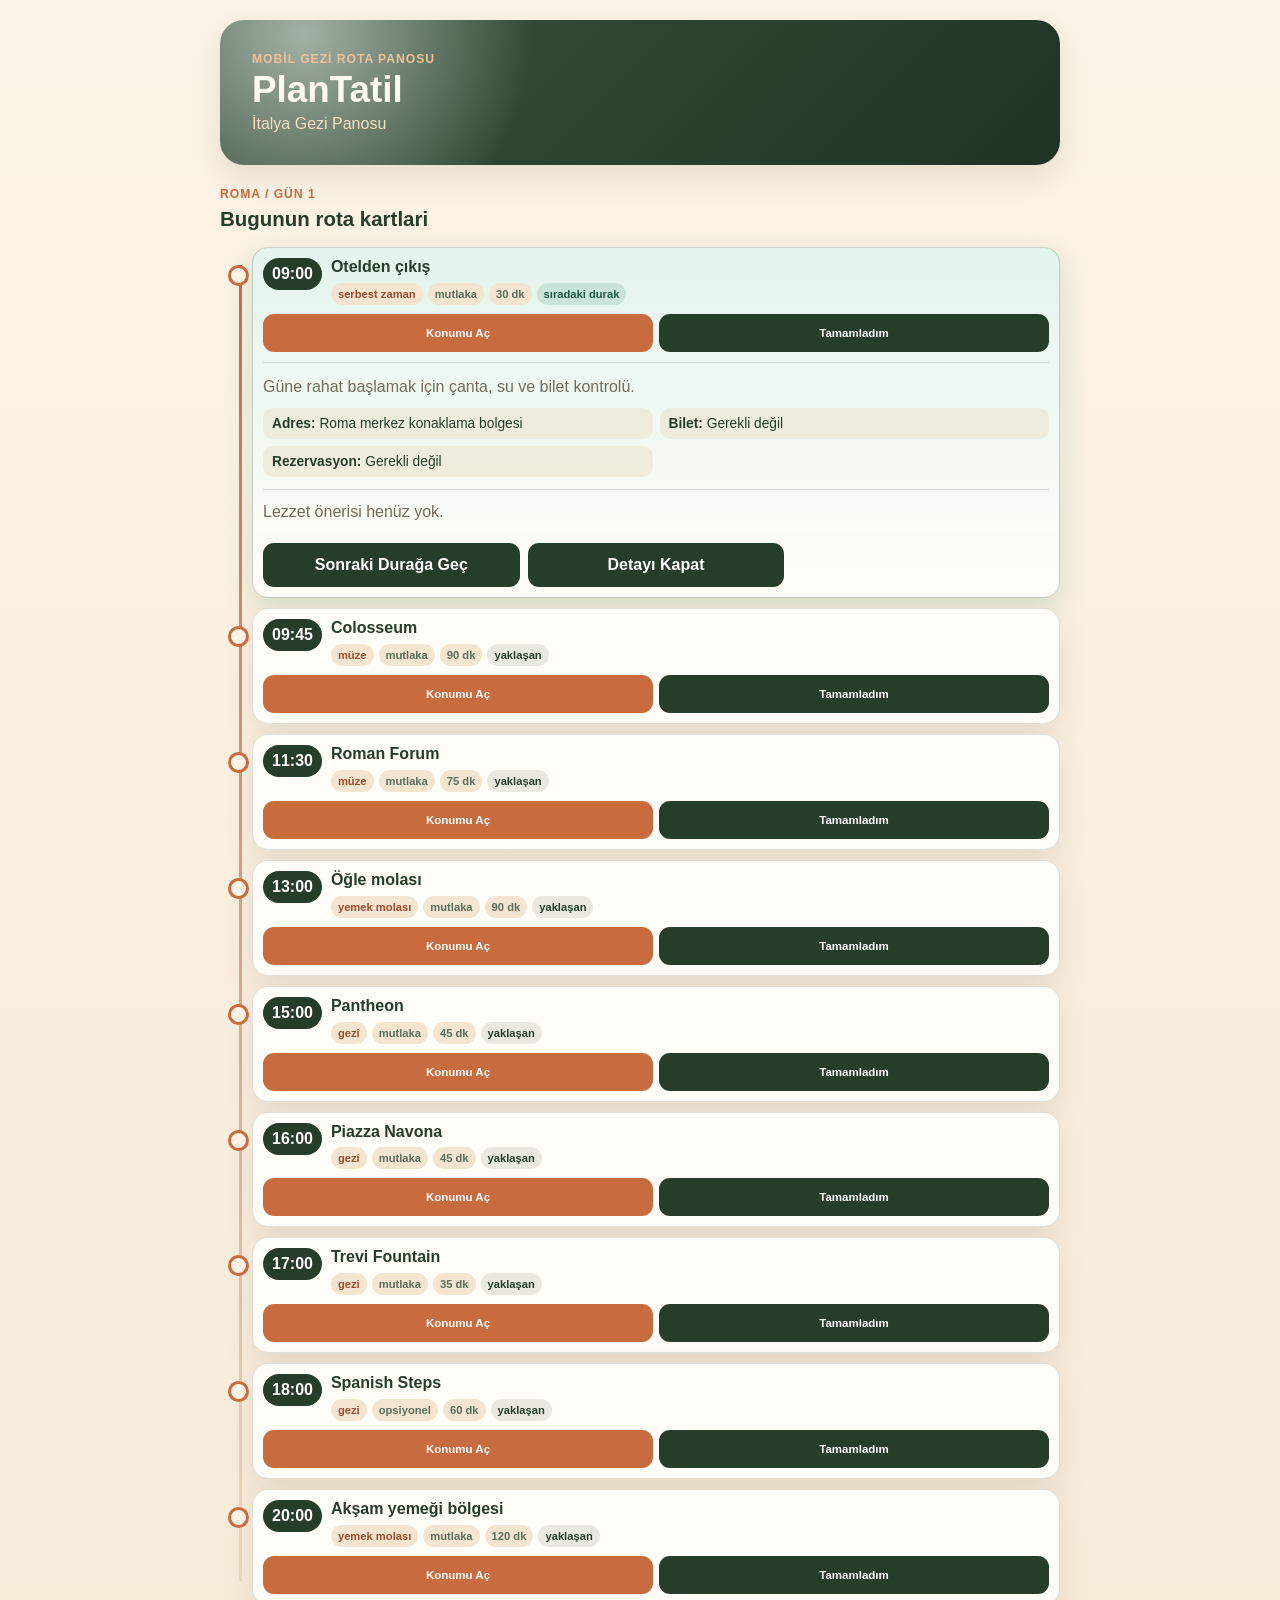
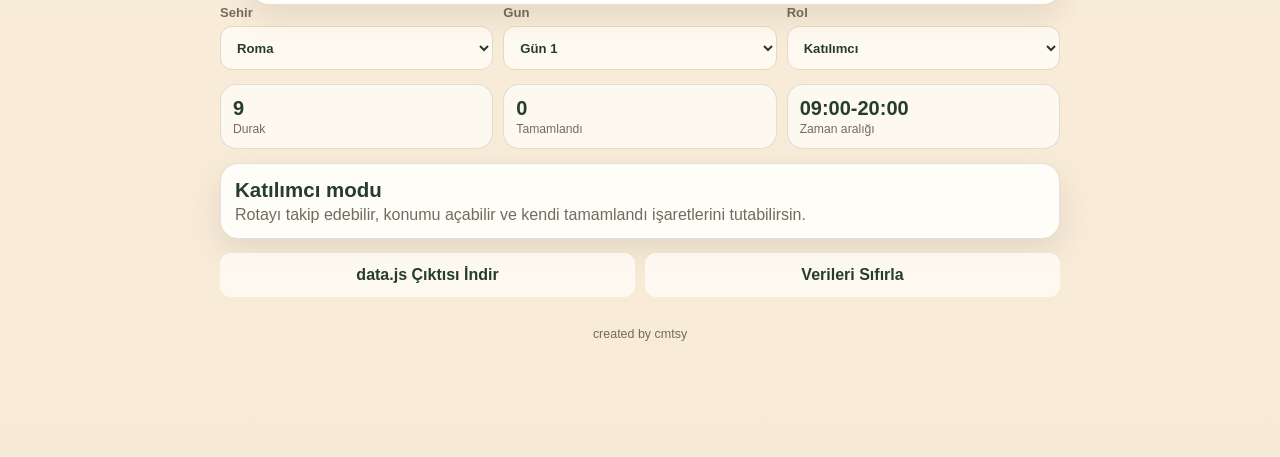
==== index.html @ c3769fa1 "add admin day creation" ====
<!doctype html>
<html lang="tr">
  <head>
    <meta charset="utf-8">
    <meta name="viewport" content="width=device-width, initial-scale=1">
    <title>PlanTatil - İtalya Gezi Panosu</title>
    <meta
      name="description"
      content="PlanTatil mobil öncelikli gezi rota panosu prototipi."
    >
    <link rel="stylesheet" href="styles.css?v=compact-cards">
  </head>
  <body>
    <div class="app-shell">
      <header class="hero">
        <div class="hero__top">
          <div>
            <p class="eyebrow">Mobil gezi rota panosu</p>
            <h1>PlanTatil</h1>
            <p class="subtitle">İtalya Gezi Panosu</p>
          </div>
        </div>
      </header>

      <main>
        <section class="route-heading">
          <div>
            <p class="eyebrow" id="routeContext">Roma / Gün 1</p>
            <h2>Bugunun rota kartlari</h2>
          </div>
        </section>

        <section class="empty-state" id="emptyState" hidden>
          <h2>Bu seçim için rota henüz hazır değil.</h2>
          <p>İlk prototipte yalnızca Roma / Gün 1 dolu. Diğer şehir ve günler sonraki fazlarda eklenecek.</p>
        </section>

        <section class="timeline" id="routeList" aria-label="Rota kartlari"></section>
        <section class="controls" aria-label="Pano secimleri">
          <label>
            Sehir
            <select id="citySelect"></select>
          </label>
          <label>
            Gun
            <select id="daySelect"></select>
          </label>
          <label>
            Rol
            <select id="roleSelect">
              <option value="admin">Admin</option>
              <option value="foodEditor">Lezzet Editörü</option>
              <option value="participant">Katılımcı</option>
            </select>
          </label>
        </section>
        <section class="summary-grid" aria-label="Gun ozeti">
          <article>
            <span id="stopCount">0</span>
            <p>Durak</p>
          </article>
          <article>
            <span id="completedCount">0</span>
            <p>Tamamlandı</p>
          </article>
          <article>
            <span id="dayWindow">-</span>
            <p>Zaman aralığı</p>
          </article>
        </section>
        <section class="role-panel" id="rolePanel"></section>
        <section class="panel-actions" aria-label="Plan islemleri">
          <button class="ghost-button" id="exportDataButton" type="button">
            data.js Çıktısı İndir
          </button>
          <button class="ghost-button" id="resetDataButton" type="button">
            Verileri Sıfırla
          </button>
        </section>
        <section class="panel-actions panel-actions--admin admin-only">
          <button class="secondary-button" id="addDayButton" type="button">
            + Gün Ekle
          </button>
          <button class="primary-button" id="addStopButton" type="button">
            + Yeni Durak
          </button>
        </section>
        <footer class="site-credit">created by cmtsy</footer>
      </main>
    </div>

    <dialog class="dialog" id="stopDialog">
      <form method="dialog" id="stopForm">
        <div class="dialog__header">
          <h2 id="stopDialogTitle">Durak</h2>
          <button class="icon-button" id="closeStopDialog" type="button" aria-label="Kapat">x</button>
        </div>
        <input type="hidden" id="stopId">
        <div class="form-grid">
          <label>Saat <input id="stopTime" type="time" required></label>
          <label>Başlık <input id="stopTitle" type="text" required></label>
          <label>
            Tur
            <select id="stopType">
              <option value="gezi">Gezi</option>
              <option value="müze">Müze</option>
              <option value="yemek molası">Yemek molası</option>
              <option value="serbest zaman">Serbest zaman</option>
            </select>
          </label>
          <label>Tahmini süre <input id="stopDuration" type="text" placeholder="90 dk"></label>
          <label class="span-2">Adres <input id="stopAddress" type="text"></label>
          <label class="span-2">Google Maps linki <input id="stopMapLink" type="url"></label>
          <label class="span-2">Kısa açıklama <textarea id="stopDescription" rows="3"></textarea></label>
          <label>
            Bilet gerekli mi?
            <select id="stopTicketRequired">
              <option value="false">Hayır</option>
              <option value="true">Evet</option>
            </select>
          </label>
          <label>
            Rezervasyon gerekli mi?
            <select id="stopReservationRequired">
              <option value="false">Hayır</option>
              <option value="true">Evet</option>
            </select>
          </label>
          <label>
            Öncelik
            <select id="stopPriority">
              <option value="mutlaka">Mutlaka</option>
              <option value="opsiyonel">Opsiyonel</option>
            </select>
          </label>
        </div>
        <menu class="dialog__actions">
          <button class="ghost-button" id="cancelStopDialog" type="button">Vazgeç</button>
          <button class="primary-button" id="saveStopButton" value="default" type="submit">Kaydet</button>
        </menu>
      </form>
    </dialog>

    <dialog class="dialog" id="foodDialog">
      <form method="dialog" id="foodForm">
        <div class="dialog__header">
          <h2 id="foodDialogTitle">Lezzet önerisi ekle</h2>
          <button class="icon-button" id="closeFoodDialog" type="button" aria-label="Kapat">x</button>
        </div>
        <input type="hidden" id="foodStopId">
        <input type="hidden" id="foodId">
        <div class="form-grid">
          <label>
            Tur
            <select id="foodType">
              <option value="yemek">Yemek</option>
              <option value="kahve">Kahve</option>
              <option value="dondurma">Dondurma</option>
              <option value="tatlı">Tatlı</option>
              <option value="alışveriş">Alışveriş</option>
            </select>
          </label>
          <label>Fiyat etiketi <input id="foodPrice" type="text" placeholder="€€"></label>
          <label class="span-2">Başlık <input id="foodTitle" type="text" required></label>
          <label class="span-2">Harita linki <input id="foodMapLink" type="url"></label>
          <label class="span-2">Kısa not <textarea id="foodNote" rows="3"></textarea></label>
        </div>
        <menu class="dialog__actions">
          <button class="ghost-button" id="cancelFoodDialog" type="button">Vazgeç</button>
          <button class="primary-button" id="saveFoodButton" value="default" type="submit">Öneri Ekle</button>
        </menu>
      </form>
    </dialog>

    <script src="data.js"></script>
    <script src="app.js"></script>
  </body>
</html>
---- styles.css ----
:root {
  --cream: #fbf3e5;
  --cream-2: #fffaf1;
  --card: #fffdf7;
  --olive: #263d2b;
  --olive-soft: #59705b;
  --terra: #c86b3f;
  --terra-dark: #9e4d2d;
  --sand: #e8d8be;
  --muted: #746b5c;
  --line: rgba(38, 61, 43, 0.14);
  --shadow: 0 12px 30px rgba(74, 52, 32, 0.11);
}

* {
  box-sizing: border-box;
}

body {
  margin: 0;
  background: linear-gradient(180deg, var(--cream), #f7ead6);
  color: var(--olive);
  font-family: Arial, Helvetica, sans-serif;
}

button,
input,
select,
textarea {
  font: inherit;
}

button {
  cursor: pointer;
}

.app-shell {
  width: min(100%, 880px);
  margin: 0 auto;
  padding: 14px 14px 92px;
}

.hero {
  background:
    radial-gradient(circle at 10% 10%, rgba(255, 255, 255, 0.55), transparent 30%),
    linear-gradient(135deg, #38543b, #1f3324);
  border-radius: 0 0 24px 24px;
  color: #fffaf1;
  margin: -14px -14px 18px;
  padding: 24px 16px 18px;
  box-shadow: var(--shadow);
}

.hero__top {
  display: flex;
  align-items: flex-start;
  justify-content: space-between;
  gap: 14px;
}

.eyebrow {
  color: var(--terra);
  font-size: 0.76rem;
  font-weight: 800;
  letter-spacing: 0.08em;
  margin: 0 0 6px;
  text-transform: uppercase;
}

.hero .eyebrow {
  color: #f0c29a;
}

h1,
h2,
h3,
p {
  margin-top: 0;
}

h1 {
  font-size: 2.3rem;
  line-height: 1;
  margin-bottom: 6px;
}

h2 {
  font-size: 1.28rem;
  margin-bottom: 4px;
}

h3 {
  font-size: 1.05rem;
}

.subtitle {
  color: #f8dfc4;
  font-size: 1rem;
  margin-bottom: 0;
}

.controls,
.summary-grid {
  display: grid;
  gap: 10px;
  grid-template-columns: 1fr;
}

.controls label,
.dialog label {
  color: var(--muted);
  display: grid;
  font-size: 0.82rem;
  font-weight: 700;
  gap: 6px;
}

select,
input,
textarea {
  background: var(--cream-2);
  border: 1px solid var(--sand);
  border-radius: 12px;
  color: var(--olive);
  min-height: 44px;
  padding: 10px 12px;
  width: 100%;
}

textarea {
  resize: vertical;
}

.summary-grid {
  grid-template-columns: repeat(3, 1fr);
  margin: 14px 0;
}

.summary-grid article {
  background: rgba(255, 253, 247, 0.78);
  border: 1px solid var(--line);
  border-radius: 16px;
  padding: 12px;
}

.summary-grid span {
  display: block;
  font-size: 1.25rem;
  font-weight: 900;
}

.summary-grid p {
  color: var(--muted);
  font-size: 0.76rem;
  margin: 2px 0 0;
}

.role-panel,
.empty-state {
  background: var(--card);
  border: 1px solid var(--line);
  border-radius: 18px;
  box-shadow: var(--shadow);
  margin: 14px 0;
  padding: 14px;
}

.role-panel p,
.empty-state p {
  color: var(--muted);
  margin-bottom: 0;
}

.panel-actions {
  display: grid;
  gap: 10px;
  grid-template-columns: 1fr 1fr;
  margin: 0 0 16px;
}

.panel-actions--admin {
  grid-template-columns: 1fr 1fr;
  margin-top: -4px;
}

.site-credit {
  color: var(--muted);
  font-size: 0.78rem;
  margin: 18px 0 6px;
  text-align: center;
}

.route-heading {
  align-items: center;
  display: flex;
  justify-content: flex-start;
  margin: 20px 0 12px;
}

.timeline {
  display: grid;
  gap: 10px;
  position: relative;
}

.timeline::before {
  background: linear-gradient(var(--terra), rgba(200, 107, 63, 0.15));
  bottom: 24px;
  content: "";
  left: 19px;
  position: absolute;
  top: 18px;
  width: 3px;
}

.stop-card {
  background: var(--card);
  border: 1px solid var(--line);
  border-radius: 16px;
  box-shadow: var(--shadow);
  margin-left: 32px;
  padding: 10px;
  position: relative;
  transition: border-color 160ms ease, box-shadow 160ms ease, opacity 160ms ease;
}

.stop-card::before {
  background: var(--cream);
  border: 3px solid var(--terra);
  border-radius: 50%;
  content: "";
  height: 15px;
  left: -25px;
  position: absolute;
  top: 17px;
  width: 15px;
}

.stop-card.is-next {
  background: linear-gradient(180deg, rgba(226, 244, 236, 0.95), rgba(255, 253, 247, 0.98));
  border-color: rgba(51, 132, 94, 0.68);
  box-shadow: 0 10px 28px rgba(68, 138, 110, 0.2);
}

.stop-card.is-completed {
  opacity: 0.62;
}

.stop-card.is-completed::after {
  display: none;
}

.stop-card.is-expanded {
  border-color: rgba(38, 61, 43, 0.22);
}

.stop-summary {
  cursor: pointer;
  display: grid;
  gap: 9px;
}

.stop-summary:focus-visible {
  outline: 3px solid rgba(200, 107, 63, 0.4);
  outline-offset: 4px;
}

.stop-main {
  align-items: flex-start;
  display: grid;
  gap: 9px;
  grid-template-columns: auto 1fr;
}

.stop-title-block {
  min-width: 0;
}

.stop-meta {
  align-items: center;
  display: flex;
  flex-wrap: wrap;
  gap: 5px;
  margin: 0;
}

.time {
  background: var(--olive);
  border-radius: 999px;
  color: #fff;
  display: inline-flex;
  font-weight: 900;
  line-height: 1;
  padding: 8px 9px;
}

.tag {
  background: #f4e5d0;
  border-radius: 999px;
  color: var(--terra-dark);
  font-size: 0.7rem;
  font-weight: 800;
  padding: 5px 7px;
}

.tag.soft {
  color: var(--olive-soft);
}

.status-tag {
  background: rgba(38, 61, 43, 0.1);
  color: var(--olive);
}

.stop-card.is-next .status-tag {
  background: rgba(72, 145, 116, 0.18);
  color: #1d5c46;
}

.stop-card h3 {
  font-size: 1rem;
  line-height: 1.18;
  margin-bottom: 6px;
  padding-right: 0;
}

.stop-card p {
  color: var(--muted);
  line-height: 1.45;
  margin-bottom: 10px;
}

.stop-details {
  border-top: 1px solid var(--line);
  margin-top: 10px;
  padding-top: 12px;
}

.stop-details[hidden] {
  display: none;
}

.facts {
  display: grid;
  gap: 7px;
  margin: 10px 0;
}

.fact {
  background: rgba(232, 216, 190, 0.42);
  border-radius: 10px;
  color: var(--olive);
  font-size: 0.86rem;
  padding: 8px 9px;
}

.compact-actions {
  display: flex;
  gap: 6px;
  width: 100%;
}

.compact-actions .compact-button {
  flex: 1 1 0;
  min-width: 0;
}

.actions,
.food-actions,
.admin-actions {
  display: grid;
  gap: 8px;
  grid-template-columns: 1fr;
  margin-top: 10px;
}

.primary-button,
.secondary-button,
.ghost-button,
.danger-button,
.icon-button {
  border: 0;
  border-radius: 11px;
  font-weight: 800;
  min-height: 44px;
  padding: 10px 13px;
}

.compact-button {
  font-size: 0.72rem;
  min-height: 38px;
  padding: 7px 7px;
}

.detail-actions {
  grid-template-columns: 1fr 1fr;
}

.primary-button {
  background: var(--terra);
  color: white;
}

.secondary-button {
  background: var(--olive);
  color: white;
}

.ghost-button {
  background: rgba(255, 253, 247, 0.82);
  color: var(--olive);
}

.danger-button {
  background: #8d3225;
  color: white;
}

.icon-button {
  background: transparent;
  color: var(--olive);
  min-height: 36px;
  padding: 8px 10px;
}

.food-list {
  border-top: 1px solid var(--line);
  display: grid;
  gap: 8px;
  margin-top: 12px;
  padding-top: 10px;
}

.food-item {
  background: #fff6e8;
  border-radius: 12px;
  padding: 9px;
}

.food-item.is-tried {
  outline: 2px solid rgba(38, 61, 43, 0.25);
}

.food-item h4 {
  margin: 4px 0;
}

.food-item p {
  margin-bottom: 8px;
}

.dialog {
  border: 0;
  border-radius: 22px;
  box-shadow: var(--shadow);
  max-width: 720px;
  width: min(94vw, 720px);
}

.dialog::backdrop {
  background: rgba(20, 24, 17, 0.55);
}

.dialog__header,
.dialog__actions {
  align-items: center;
  display: flex;
  gap: 10px;
  justify-content: space-between;
}

.form-grid {
  display: grid;
  gap: 12px;
  margin: 16px 0;
}

.hidden {
  display: none !important;
}

@media (min-width: 700px) {
  .app-shell {
    padding: 20px 20px 110px;
  }

  .hero {
    border-radius: 24px;
    margin: 0 0 22px;
    padding: 32px;
  }

  .controls {
    grid-template-columns: repeat(3, 1fr);
  }

  .facts {
    grid-template-columns: repeat(2, 1fr);
  }

  .actions,
  .food-actions,
  .admin-actions {
    grid-template-columns: repeat(3, 1fr);
  }

  .form-grid {
    grid-template-columns: repeat(2, 1fr);
  }

  .span-2 {
    grid-column: span 2;
  }
}
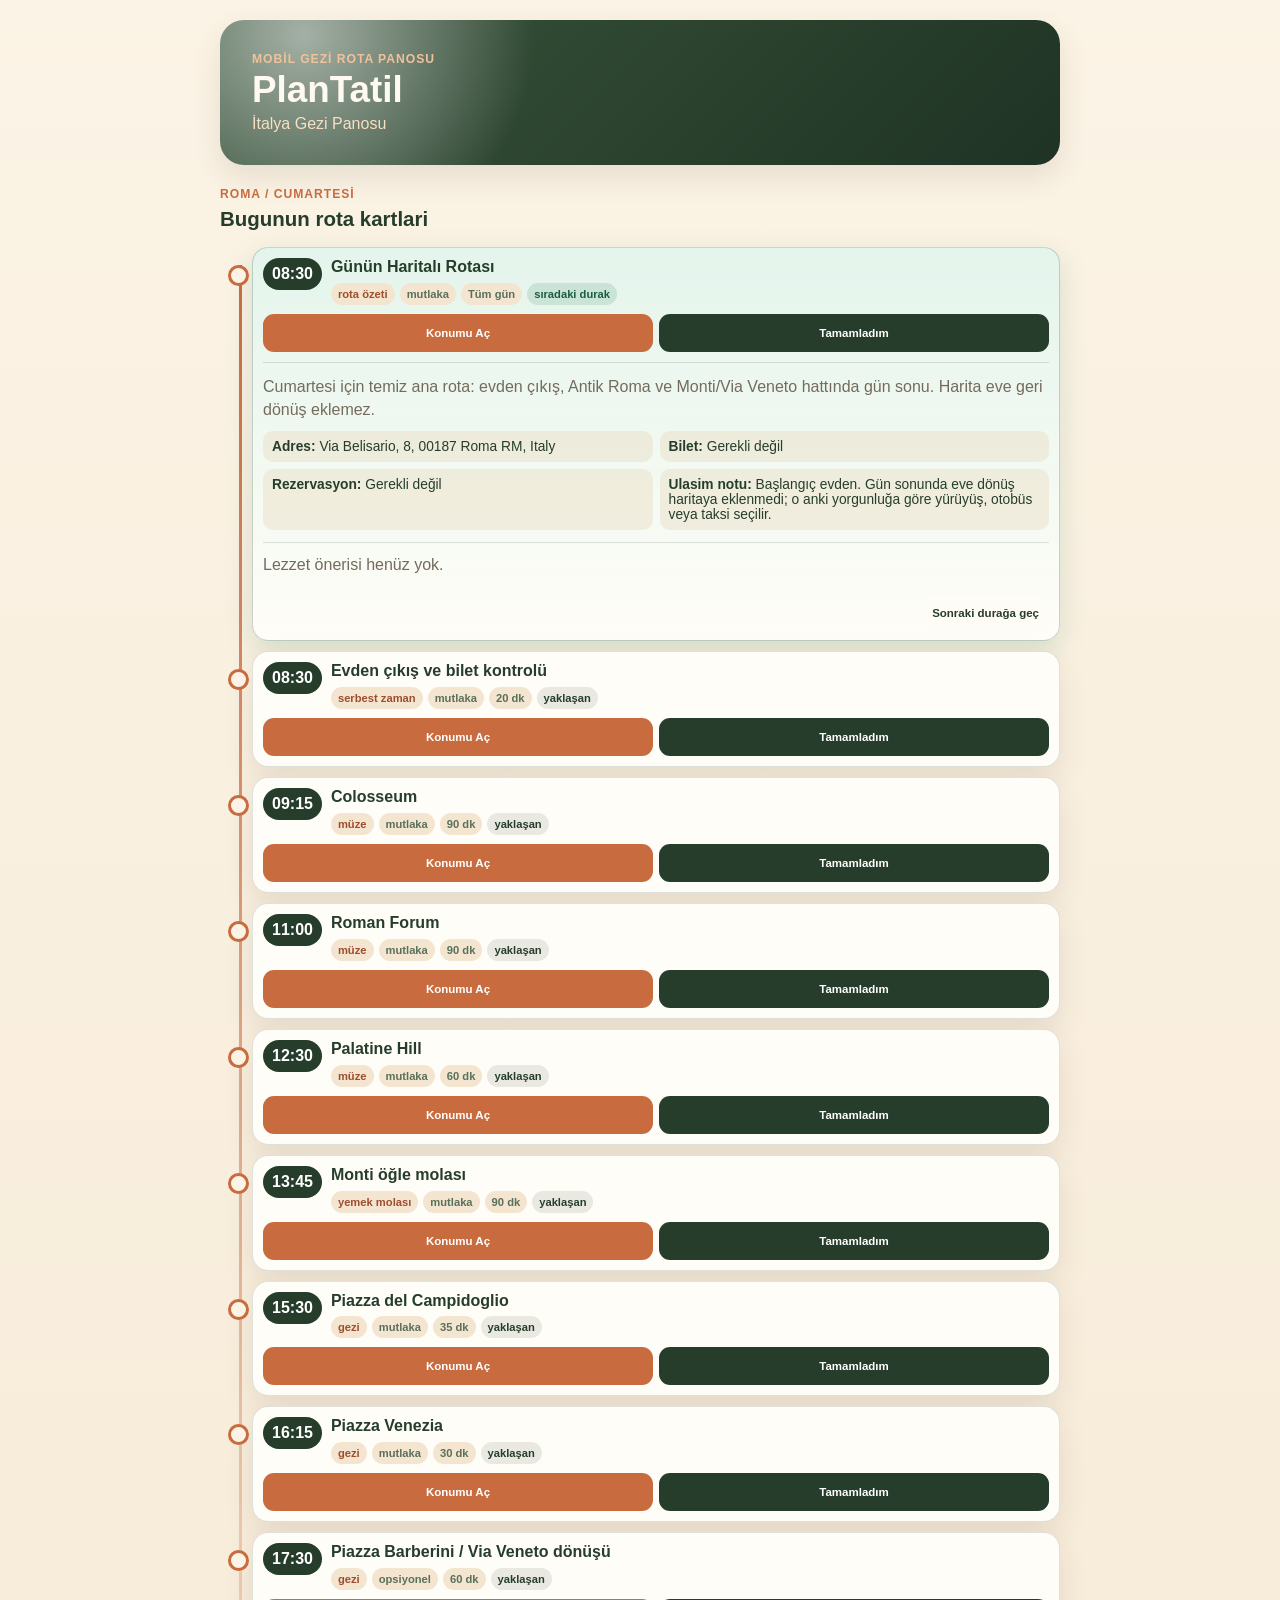
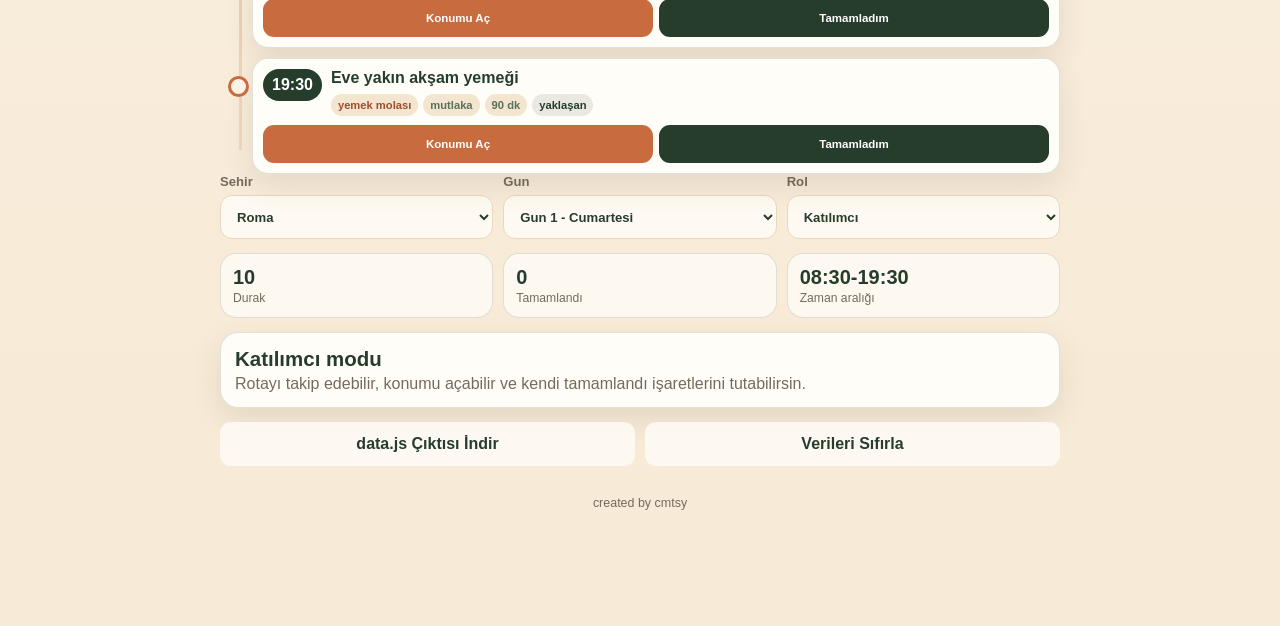
==== commit 2880ad2a: "Add files via upload" ====
--- a/index.html
+++ b/index.html
@@ -1,178 +1,199 @@
-<!doctype html>
-<html lang="tr">
-  <head>
-    <meta charset="utf-8">
-    <meta name="viewport" content="width=device-width, initial-scale=1">
-    <title>PlanTatil - İtalya Gezi Panosu</title>
-    <meta
-      name="description"
-      content="PlanTatil mobil öncelikli gezi rota panosu prototipi."
-    >
-    <link rel="stylesheet" href="styles.css?v=compact-cards">
-  </head>
-  <body>
-    <div class="app-shell">
-      <header class="hero">
-        <div class="hero__top">
-          <div>
-            <p class="eyebrow">Mobil gezi rota panosu</p>
-            <h1>PlanTatil</h1>
-            <p class="subtitle">İtalya Gezi Panosu</p>
-          </div>
-        </div>
-      </header>
-
-      <main>
-        <section class="route-heading">
-          <div>
-            <p class="eyebrow" id="routeContext">Roma / Gün 1</p>
-            <h2>Bugunun rota kartlari</h2>
-          </div>
-        </section>
-
-        <section class="empty-state" id="emptyState" hidden>
-          <h2>Bu seçim için rota henüz hazır değil.</h2>
-          <p>İlk prototipte yalnızca Roma / Gün 1 dolu. Diğer şehir ve günler sonraki fazlarda eklenecek.</p>
-        </section>
-
-        <section class="timeline" id="routeList" aria-label="Rota kartlari"></section>
-        <section class="controls" aria-label="Pano secimleri">
-          <label>
-            Sehir
-            <select id="citySelect"></select>
-          </label>
-          <label>
-            Gun
-            <select id="daySelect"></select>
-          </label>
-          <label>
-            Rol
-            <select id="roleSelect">
-              <option value="admin">Admin</option>
-              <option value="foodEditor">Lezzet Editörü</option>
-              <option value="participant">Katılımcı</option>
-            </select>
-          </label>
-        </section>
-        <section class="summary-grid" aria-label="Gun ozeti">
-          <article>
-            <span id="stopCount">0</span>
-            <p>Durak</p>
-          </article>
-          <article>
-            <span id="completedCount">0</span>
-            <p>Tamamlandı</p>
-          </article>
-          <article>
-            <span id="dayWindow">-</span>
-            <p>Zaman aralığı</p>
-          </article>
-        </section>
-        <section class="role-panel" id="rolePanel"></section>
-        <section class="panel-actions" aria-label="Plan islemleri">
-          <button class="ghost-button" id="exportDataButton" type="button">
-            data.js Çıktısı İndir
-          </button>
-          <button class="ghost-button" id="resetDataButton" type="button">
-            Verileri Sıfırla
-          </button>
-        </section>
-        <section class="panel-actions panel-actions--admin admin-only">
-          <button class="secondary-button" id="addDayButton" type="button">
-            + Gün Ekle
-          </button>
-          <button class="primary-button" id="addStopButton" type="button">
-            + Yeni Durak
-          </button>
-        </section>
-        <footer class="site-credit">created by cmtsy</footer>
-      </main>
-    </div>
-
-    <dialog class="dialog" id="stopDialog">
-      <form method="dialog" id="stopForm">
-        <div class="dialog__header">
-          <h2 id="stopDialogTitle">Durak</h2>
-          <button class="icon-button" id="closeStopDialog" type="button" aria-label="Kapat">x</button>
-        </div>
-        <input type="hidden" id="stopId">
-        <div class="form-grid">
-          <label>Saat <input id="stopTime" type="time" required></label>
-          <label>Başlık <input id="stopTitle" type="text" required></label>
-          <label>
-            Tur
-            <select id="stopType">
-              <option value="gezi">Gezi</option>
-              <option value="müze">Müze</option>
-              <option value="yemek molası">Yemek molası</option>
-              <option value="serbest zaman">Serbest zaman</option>
-            </select>
-          </label>
-          <label>Tahmini süre <input id="stopDuration" type="text" placeholder="90 dk"></label>
-          <label class="span-2">Adres <input id="stopAddress" type="text"></label>
-          <label class="span-2">Google Maps linki <input id="stopMapLink" type="url"></label>
-          <label class="span-2">Kısa açıklama <textarea id="stopDescription" rows="3"></textarea></label>
-          <label>
-            Bilet gerekli mi?
-            <select id="stopTicketRequired">
-              <option value="false">Hayır</option>
-              <option value="true">Evet</option>
-            </select>
-          </label>
-          <label>
-            Rezervasyon gerekli mi?
-            <select id="stopReservationRequired">
-              <option value="false">Hayır</option>
-              <option value="true">Evet</option>
-            </select>
-          </label>
-          <label>
-            Öncelik
-            <select id="stopPriority">
-              <option value="mutlaka">Mutlaka</option>
-              <option value="opsiyonel">Opsiyonel</option>
-            </select>
-          </label>
-        </div>
-        <menu class="dialog__actions">
-          <button class="ghost-button" id="cancelStopDialog" type="button">Vazgeç</button>
-          <button class="primary-button" id="saveStopButton" value="default" type="submit">Kaydet</button>
-        </menu>
-      </form>
-    </dialog>
-
-    <dialog class="dialog" id="foodDialog">
-      <form method="dialog" id="foodForm">
-        <div class="dialog__header">
-          <h2 id="foodDialogTitle">Lezzet önerisi ekle</h2>
-          <button class="icon-button" id="closeFoodDialog" type="button" aria-label="Kapat">x</button>
-        </div>
-        <input type="hidden" id="foodStopId">
-        <input type="hidden" id="foodId">
-        <div class="form-grid">
-          <label>
-            Tur
-            <select id="foodType">
-              <option value="yemek">Yemek</option>
-              <option value="kahve">Kahve</option>
-              <option value="dondurma">Dondurma</option>
-              <option value="tatlı">Tatlı</option>
-              <option value="alışveriş">Alışveriş</option>
-            </select>
-          </label>
-          <label>Fiyat etiketi <input id="foodPrice" type="text" placeholder="€€"></label>
-          <label class="span-2">Başlık <input id="foodTitle" type="text" required></label>
-          <label class="span-2">Harita linki <input id="foodMapLink" type="url"></label>
-          <label class="span-2">Kısa not <textarea id="foodNote" rows="3"></textarea></label>
-        </div>
-        <menu class="dialog__actions">
-          <button class="ghost-button" id="cancelFoodDialog" type="button">Vazgeç</button>
-          <button class="primary-button" id="saveFoodButton" value="default" type="submit">Öneri Ekle</button>
-        </menu>
-      </form>
-    </dialog>
-
-    <script src="data.js"></script>
-    <script src="app.js"></script>
-  </body>
-</html>
+<!doctype html>
+<html lang="tr">
+  <head>
+    <meta charset="utf-8">
+    <meta name="viewport" content="width=device-width, initial-scale=1">
+    <title>PlanTatil - İtalya Gezi Panosu</title>
+    <meta
+      name="description"
+      content="PlanTatil mobil öncelikli gezi rota panosu prototipi."
+    >
+    <link rel="stylesheet" href="styles.css?v=compact-cards">
+  </head>
+  <body>
+    <div class="app-shell">
+      <header class="hero">
+        <div class="hero__top">
+          <div>
+            <p class="eyebrow">Mobil gezi rota panosu</p>
+            <h1>PlanTatil</h1>
+            <p class="subtitle">İtalya Gezi Panosu</p>
+          </div>
+        </div>
+      </header>
+
+      <main>
+        <section class="route-heading">
+          <div>
+            <p class="eyebrow" id="routeContext">Roma / Gün 1</p>
+            <h2>Bugunun rota kartlari</h2>
+          </div>
+        </section>
+
+        <section class="empty-state" id="emptyState" hidden>
+          <h2>Bu seçim için rota henüz hazır değil.</h2>
+          <p>İlk prototipte yalnızca Roma / Gün 1 dolu. Diğer şehir ve günler sonraki fazlarda eklenecek.</p>
+        </section>
+
+        <section class="timeline" id="routeList" aria-label="Rota kartlari"></section>
+        <section class="controls" aria-label="Pano secimleri">
+          <label>
+            Sehir
+            <select id="citySelect"></select>
+          </label>
+          <label>
+            Gun
+            <select id="daySelect"></select>
+          </label>
+          <label>
+            Rol
+            <select id="roleSelect">
+              <option value="admin">Admin</option>
+              <option value="foodEditor">Lezzet Editörü</option>
+              <option value="participant">Katılımcı</option>
+            </select>
+          </label>
+        </section>
+        <section class="summary-grid" aria-label="Gun ozeti">
+          <article>
+            <span id="stopCount">0</span>
+            <p>Durak</p>
+          </article>
+          <article>
+            <span id="completedCount">0</span>
+            <p>Tamamlandı</p>
+          </article>
+          <article>
+            <span id="dayWindow">-</span>
+            <p>Zaman aralığı</p>
+          </article>
+        </section>
+        <section class="role-panel" id="rolePanel"></section>
+        <section class="panel-actions" aria-label="Plan islemleri">
+          <button class="ghost-button" id="exportDataButton" type="button">
+            data.js Çıktısı İndir
+          </button>
+          <button class="ghost-button" id="resetDataButton" type="button">
+            Verileri Sıfırla
+          </button>
+        </section>
+        <section class="panel-actions panel-actions--admin admin-only">
+          <button class="secondary-button" id="addDayButton" type="button">
+            + Gün Ekle
+          </button>
+          <button class="primary-button" id="addStopButton" type="button">
+            + Yeni Durak
+          </button>
+        </section>
+        <footer class="site-credit">created by cmtsy</footer>
+      </main>
+    </div>
+
+    <dialog class="dialog" id="stopDialog">
+      <form method="dialog" id="stopForm">
+        <div class="dialog__header">
+          <h2 id="stopDialogTitle">Durak</h2>
+          <button class="icon-button" id="closeStopDialog" type="button" aria-label="Kapat">x</button>
+        </div>
+        <input type="hidden" id="stopId">
+        <input type="hidden" id="stopSourceRouteKey">
+        <div class="form-grid">
+          <label>Saat <input id="stopTime" type="time" required></label>
+          <label>Başlık <input id="stopTitle" type="text" required></label>
+          <label>
+            Gun Degistir / Baska Gune Tasi
+            <select id="stopDayId"></select>
+          </label>
+          <label>
+            Tur
+            <select id="stopType">
+              <option value="gezi">Gezi</option>
+              <option value="müze">Müze</option>
+              <option value="yemek molası">Yemek molası</option>
+              <option value="serbest zaman">Serbest zaman</option>
+            </select>
+          </label>
+          <label>Tahmini süre <input id="stopDuration" type="text" placeholder="90 dk"></label>
+          <label class="span-2">Adres <input id="stopAddress" type="text"></label>
+          <label class="span-2">Google Maps linki <input id="stopMapLink" type="url"></label>
+          <label class="span-2">Kısa açıklama <textarea id="stopDescription" rows="3"></textarea></label>
+          <label>
+            Bilet gerekli mi?
+            <select id="stopTicketRequired">
+              <option value="false">Hayır</option>
+              <option value="true">Evet</option>
+            </select>
+          </label>
+          <label>
+            Rezervasyon gerekli mi?
+            <select id="stopReservationRequired">
+              <option value="false">Hayır</option>
+              <option value="true">Evet</option>
+            </select>
+          </label>
+          <label>
+            Öncelik
+            <select id="stopPriority">
+              <option value="mutlaka">Mutlaka</option>
+              <option value="opsiyonel">Opsiyonel</option>
+            </select>
+          </label>
+        </div>
+        <menu class="dialog__actions">
+          <button class="ghost-button" id="cancelStopDialog" type="button">Vazgeç</button>
+          <button class="primary-button" id="saveStopButton" value="default" type="submit">Kaydet</button>
+        </menu>
+      </form>
+    </dialog>
+
+    <dialog class="dialog" id="foodDialog">
+      <form method="dialog" id="foodForm">
+        <div class="dialog__header">
+          <h2 id="foodDialogTitle">Lezzet önerisi ekle</h2>
+          <button class="icon-button" id="closeFoodDialog" type="button" aria-label="Kapat">x</button>
+        </div>
+        <input type="hidden" id="foodStopId">
+        <input type="hidden" id="foodId">
+        <div class="form-grid">
+          <label>
+            Tur
+            <select id="foodType">
+              <option value="yemek">Yemek</option>
+              <option value="kahve">Kahve</option>
+              <option value="dondurma">Dondurma</option>
+              <option value="tatlı">Tatlı</option>
+              <option value="alışveriş">Alışveriş</option>
+            </select>
+          </label>
+          <label>Fiyat etiketi <input id="foodPrice" type="text" placeholder="€€"></label>
+          <label class="span-2">Başlık <input id="foodTitle" type="text" required></label>
+          <label class="span-2">Harita linki <input id="foodMapLink" type="url"></label>
+          <label class="span-2">Kısa not <textarea id="foodNote" rows="3"></textarea></label>
+        </div>
+        <menu class="dialog__actions">
+          <button class="ghost-button" id="cancelFoodDialog" type="button">Vazgeç</button>
+          <button class="primary-button" id="saveFoodButton" value="default" type="submit">Öneri Ekle</button>
+        </menu>
+      </form>
+    </dialog>
+
+    <dialog class="dialog dialog--compact" id="dayDialog">
+      <form method="dialog" id="dayForm">
+        <div class="dialog__header">
+          <h2 id="dayDialogTitle">Yeni gün ekle</h2>
+          <button class="icon-button" id="closeDayDialog" type="button" aria-label="Kapat">x</button>
+        </div>
+        <div class="form-grid form-grid--compact">
+          <label>Gün adı <input id="dayLabel" type="text" placeholder="Gün 2" required></label>
+        </div>
+        <menu class="dialog__actions">
+          <button class="ghost-button" id="cancelDayDialog" type="button">Vazgeç</button>
+          <button class="primary-button" id="saveDayButton" value="default" type="submit">Günü Ekle</button>
+        </menu>
+      </form>
+    </dialog>
+
+    <script src="data.js"></script>
+    <script src="app.js"></script>
+  </body>
+</html>
--- a/styles.css
+++ b/styles.css
@@ -393,7 +393,15 @@
 }
 
 .detail-actions {
-  grid-template-columns: 1fr 1fr;
+  display: flex;
+  justify-content: flex-end;
+  margin-top: 10px;
+}
+
+.micro-button {
+  font-size: 0.72rem;
+  min-height: 34px;
+  padding: 6px 10px;
 }
 
 .primary-button {
@@ -457,6 +465,10 @@
   width: min(94vw, 720px);
 }
 
+.dialog--compact {
+  max-width: 460px;
+}
+
 .dialog::backdrop {
   background: rgba(20, 24, 17, 0.55);
 }
@@ -475,6 +487,10 @@
   margin: 16px 0;
 }
 
+.form-grid--compact {
+  grid-template-columns: 1fr;
+}
+
 .hidden {
   display: none !important;
 }
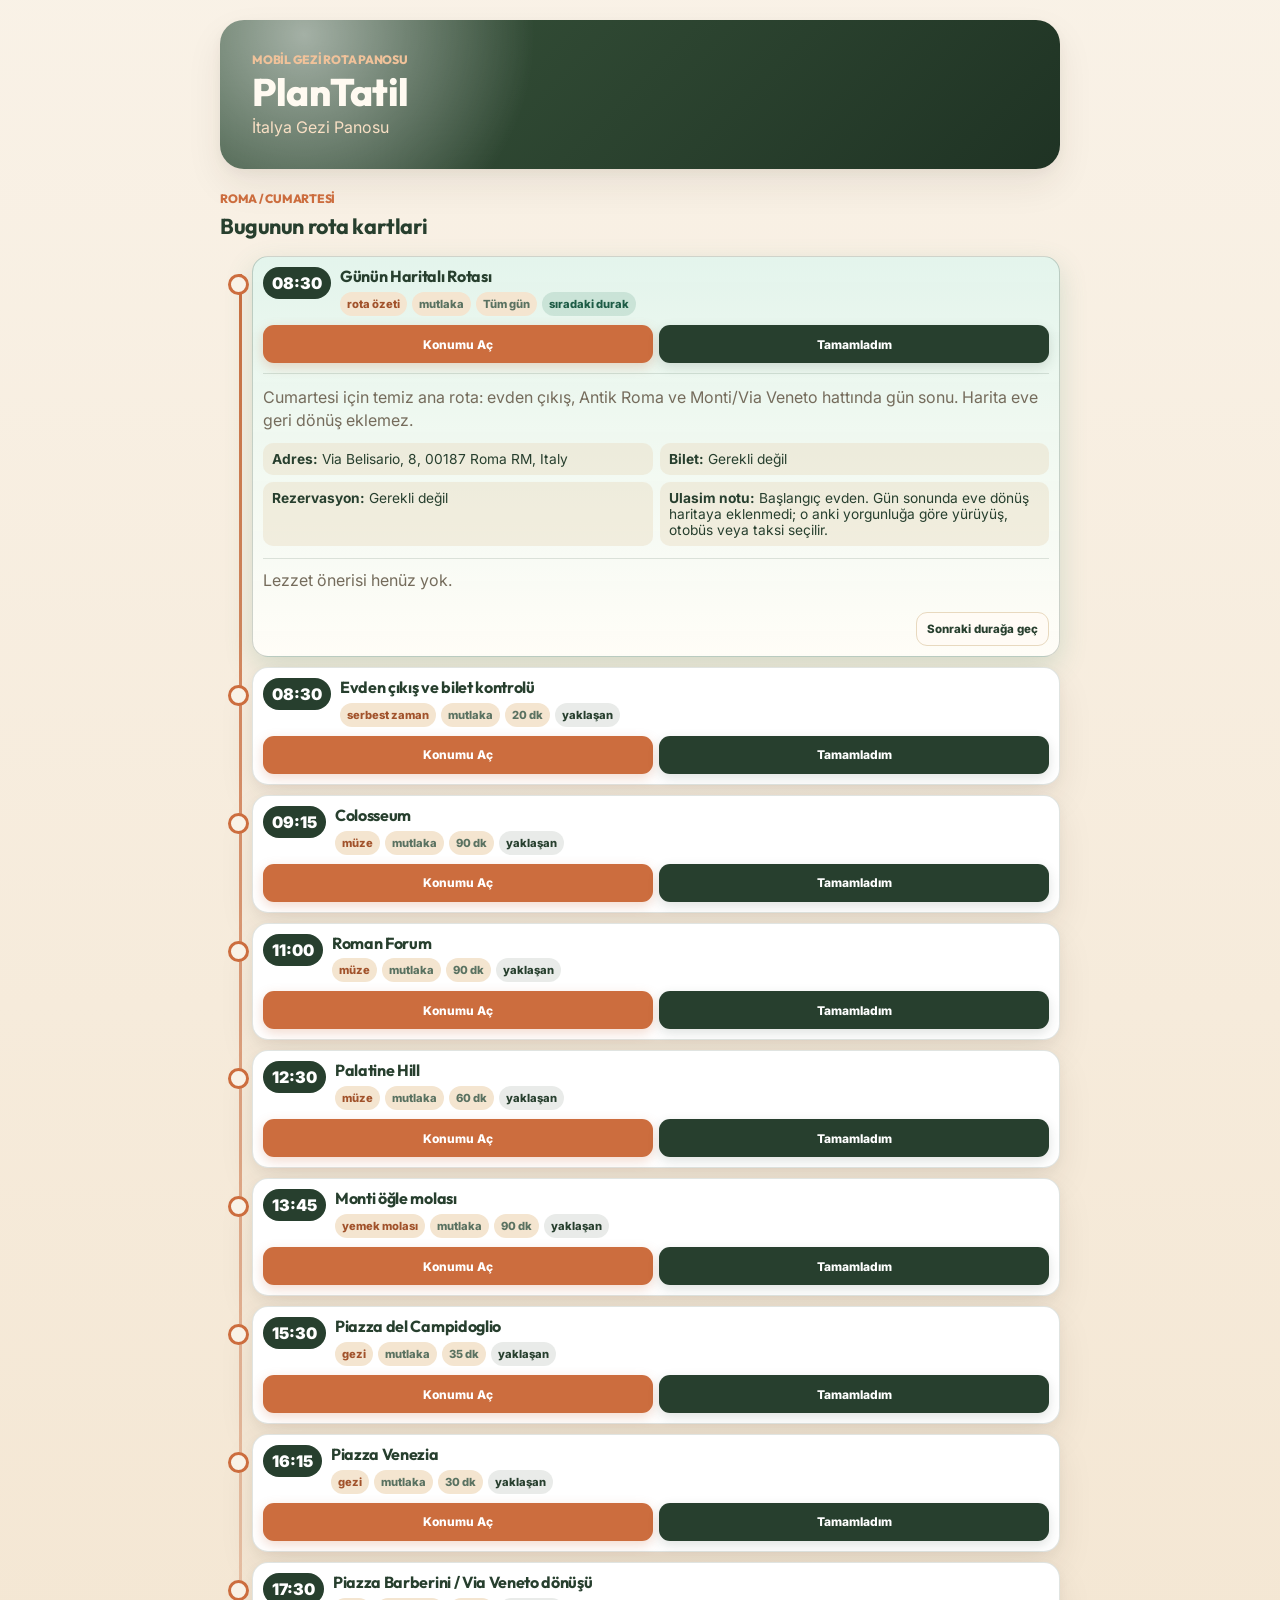
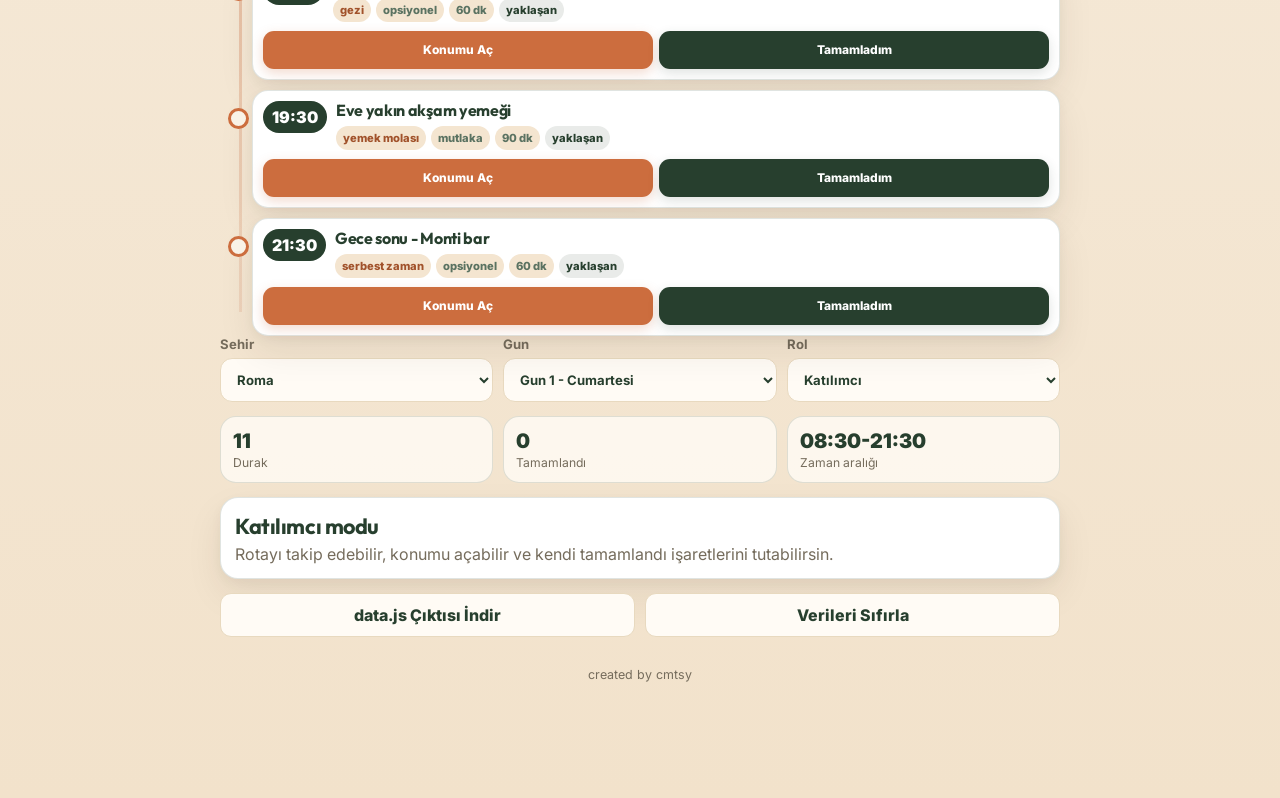
==== commit e70f6fe9: "feat: add PWA support, dialogs, route normalization, and styling updates" ====
--- a/index.html
+++ b/index.html
@@ -8,6 +8,11 @@
       name="description"
       content="PlanTatil mobil öncelikli gezi rota panosu prototipi."
     >
+    <link rel="preconnect" href="https://fonts.googleapis.com">
+    <link rel="preconnect" href="https://fonts.gstatic.com" crossorigin>
+    <link href="https://fonts.googleapis.com/css2?family=Inter:wght@400;500;600&family=Outfit:wght@600;700;800&display=swap" rel="stylesheet">
+    <link rel="manifest" href="manifest.json">
+    <meta name="theme-color" content="#263d2b">
     <link rel="stylesheet" href="styles.css?v=compact-cards">
   </head>
   <body>
--- a/styles.css
+++ b/styles.css
@@ -1,15 +1,16 @@
 :root {
-  --cream: #fbf3e5;
-  --cream-2: #fffaf1;
-  --card: #fffdf7;
-  --olive: #263d2b;
-  --olive-soft: #59705b;
-  --terra: #c86b3f;
-  --terra-dark: #9e4d2d;
-  --sand: #e8d8be;
-  --muted: #746b5c;
-  --line: rgba(38, 61, 43, 0.14);
-  --shadow: 0 12px 30px rgba(74, 52, 32, 0.11);
+  --cream: hsl(36, 60%, 94%);
+  --cream-2: hsl(36, 100%, 98%);
+  --card: hsl(0, 0%, 100%);
+  --olive: hsl(137, 23%, 20%);
+  --olive-soft: hsl(137, 12%, 40%);
+  --terra: hsl(20, 58%, 52%);
+  --terra-dark: hsl(20, 58%, 40%);
+  --sand: hsl(38, 48%, 83%);
+  --muted: hsl(38, 12%, 41%);
+  --line: hsla(137, 23%, 20%, 0.14);
+  --shadow: 0 16px 36px hsla(30, 40%, 15%, 0.08), 0 4px 12px hsla(30, 40%, 15%, 0.04);
+  --transition: all 0.25s cubic-bezier(0.16, 1, 0.3, 1);
 }
 
 * {
@@ -18,9 +19,10 @@
 
 body {
   margin: 0;
-  background: linear-gradient(180deg, var(--cream), #f7ead6);
+  background: linear-gradient(180deg, var(--cream), #f2e2cb);
   color: var(--olive);
-  font-family: Arial, Helvetica, sans-serif;
+  font-family: 'Inter', system-ui, -apple-system, sans-serif;
+  -webkit-font-smoothing: antialiased;
 }
 
 button,
@@ -74,23 +76,36 @@
 h1,
 h2,
 h3,
+h4,
 p {
   margin-top: 0;
 }
 
+h1,
+h2,
+h3,
+h4,
+.eyebrow {
+  font-family: 'Outfit', sans-serif;
+  letter-spacing: -0.02em;
+}
+
 h1 {
-  font-size: 2.3rem;
+  font-size: 2.4rem;
   line-height: 1;
   margin-bottom: 6px;
+  font-weight: 800;
 }
 
 h2 {
-  font-size: 1.28rem;
+  font-size: 1.35rem;
   margin-bottom: 4px;
+  font-weight: 700;
 }
 
 h3 {
-  font-size: 1.05rem;
+  font-size: 1.1rem;
+  font-weight: 700;
 }
 
 .subtitle {
@@ -221,7 +236,12 @@
   margin-left: 32px;
   padding: 10px;
   position: relative;
-  transition: border-color 160ms ease, box-shadow 160ms ease, opacity 160ms ease;
+  transition: var(--transition);
+}
+
+.stop-card:hover {
+  transform: translateY(-2px);
+  box-shadow: 0 20px 40px hsla(30, 40%, 15%, 0.12);
 }
 
 .stop-card::before {
@@ -330,14 +350,24 @@
   margin-bottom: 10px;
 }
 
+.stop-details-wrapper {
+  display: grid;
+  grid-template-rows: 0fr;
+  transition: grid-template-rows 280ms cubic-bezier(0.16, 1, 0.3, 1);
+}
+
+.stop-card.is-expanded .stop-details-wrapper {
+  grid-template-rows: 1fr;
+}
+
+.stop-details-content {
+  overflow: hidden;
+}
+
 .stop-details {
   border-top: 1px solid var(--line);
   margin-top: 10px;
   padding-top: 12px;
-}
-
-.stop-details[hidden] {
-  display: none;
 }
 
 .facts {
@@ -384,12 +414,24 @@
   font-weight: 800;
   min-height: 44px;
   padding: 10px 13px;
+  transition: var(--transition);
+  display: inline-flex;
+  align-items: center;
+  justify-content: center;
+  gap: 6px;
+}
+
+.primary-button:active,
+.secondary-button:active,
+.ghost-button:active,
+.danger-button:active {
+  transform: scale(0.97);
 }
 
 .compact-button {
-  font-size: 0.72rem;
+  font-size: 0.75rem;
   min-height: 38px;
-  padding: 7px 7px;
+  padding: 7px 10px;
 }
 
 .detail-actions {
@@ -407,21 +449,43 @@
 .primary-button {
   background: var(--terra);
   color: white;
+  box-shadow: 0 4px 12px hsla(20, 58%, 52%, 0.25);
+}
+
+.primary-button:hover {
+  background: var(--terra-dark);
+  box-shadow: 0 6px 16px hsla(20, 58%, 40%, 0.35);
 }
 
 .secondary-button {
   background: var(--olive);
   color: white;
+  box-shadow: 0 4px 12px hsla(137, 23%, 20%, 0.15);
+}
+
+.secondary-button:hover {
+  background: var(--olive-soft);
+  box-shadow: 0 6px 16px hsla(137, 12%, 40%, 0.25);
 }
 
 .ghost-button {
-  background: rgba(255, 253, 247, 0.82);
+  background: var(--cream-2);
+  border: 1px solid var(--sand);
   color: var(--olive);
 }
 
+.ghost-button:hover {
+  background: var(--cream);
+  border-color: var(--olive-soft);
+}
+
 .danger-button {
-  background: #8d3225;
+  background: #a63f32;
   color: white;
+}
+
+.danger-button:hover {
+  background: #852e23;
 }
 
 .icon-button {
@@ -429,6 +493,10 @@
   color: var(--olive);
   min-height: 36px;
   padding: 8px 10px;
+}
+
+.icon-button:hover {
+  background: var(--cream);
 }
 
 .food-list {
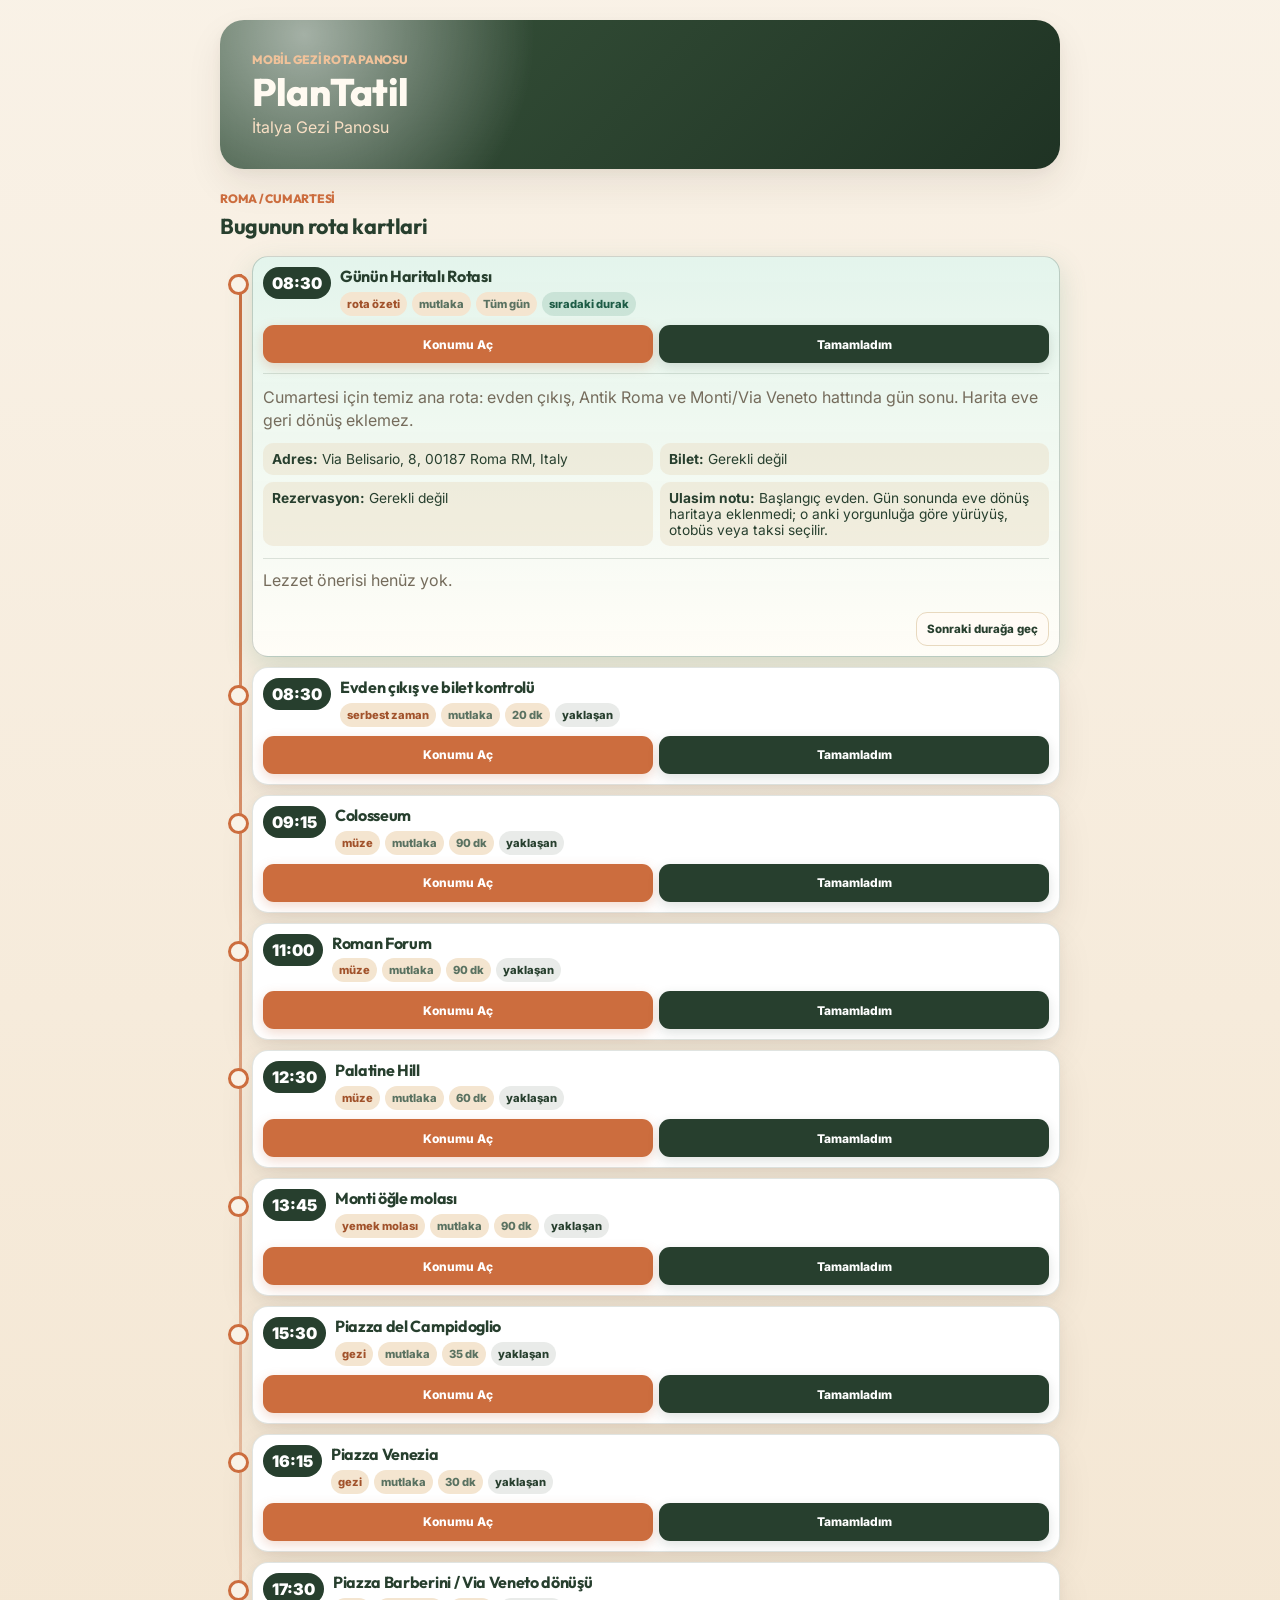
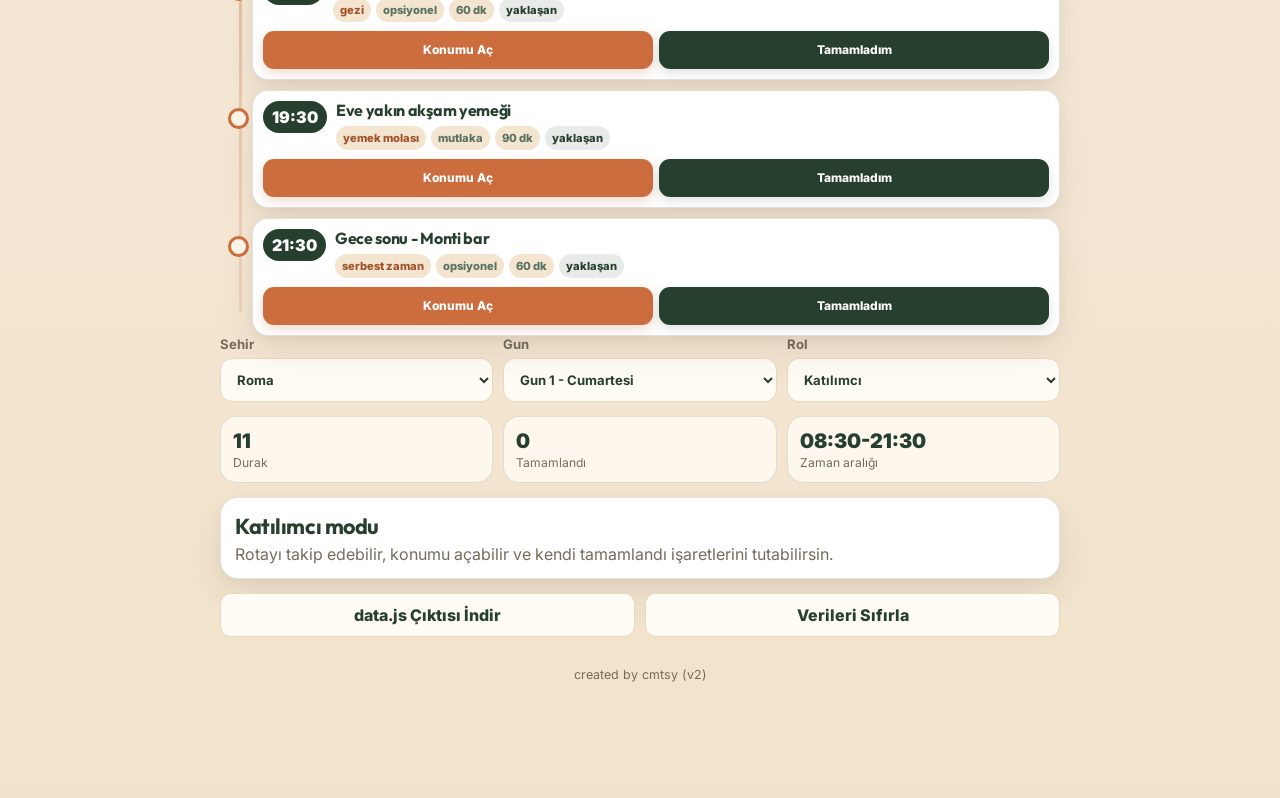
==== commit c1a71af8: "reorganize Rome Day 3 and 4 (Vatican on Tuesday at 13:00) and bump cache version to v2" ====
--- a/index.html
+++ b/index.html
@@ -11,9 +11,9 @@
     <link rel="preconnect" href="https://fonts.googleapis.com">
     <link rel="preconnect" href="https://fonts.gstatic.com" crossorigin>
     <link href="https://fonts.googleapis.com/css2?family=Inter:wght@400;500;600&family=Outfit:wght@600;700;800&display=swap" rel="stylesheet">
-    <link rel="manifest" href="manifest.json">
+    <link rel="manifest" href="manifest.json?v=2">
     <meta name="theme-color" content="#263d2b">
-    <link rel="stylesheet" href="styles.css?v=compact-cards">
+    <link rel="stylesheet" href="styles.css?v=2">
   </head>
   <body>
     <div class="app-shell">
@@ -90,7 +90,7 @@
             + Yeni Durak
           </button>
         </section>
-        <footer class="site-credit">created by cmtsy</footer>
+        <footer class="site-credit">created by cmtsy (v2)</footer>
       </main>
     </div>
 
@@ -198,7 +198,7 @@
       </form>
     </dialog>
 
-    <script src="data.js"></script>
-    <script src="app.js"></script>
+    <script src="data.js?v=2"></script>
+    <script src="app.js?v=2"></script>
   </body>
 </html>
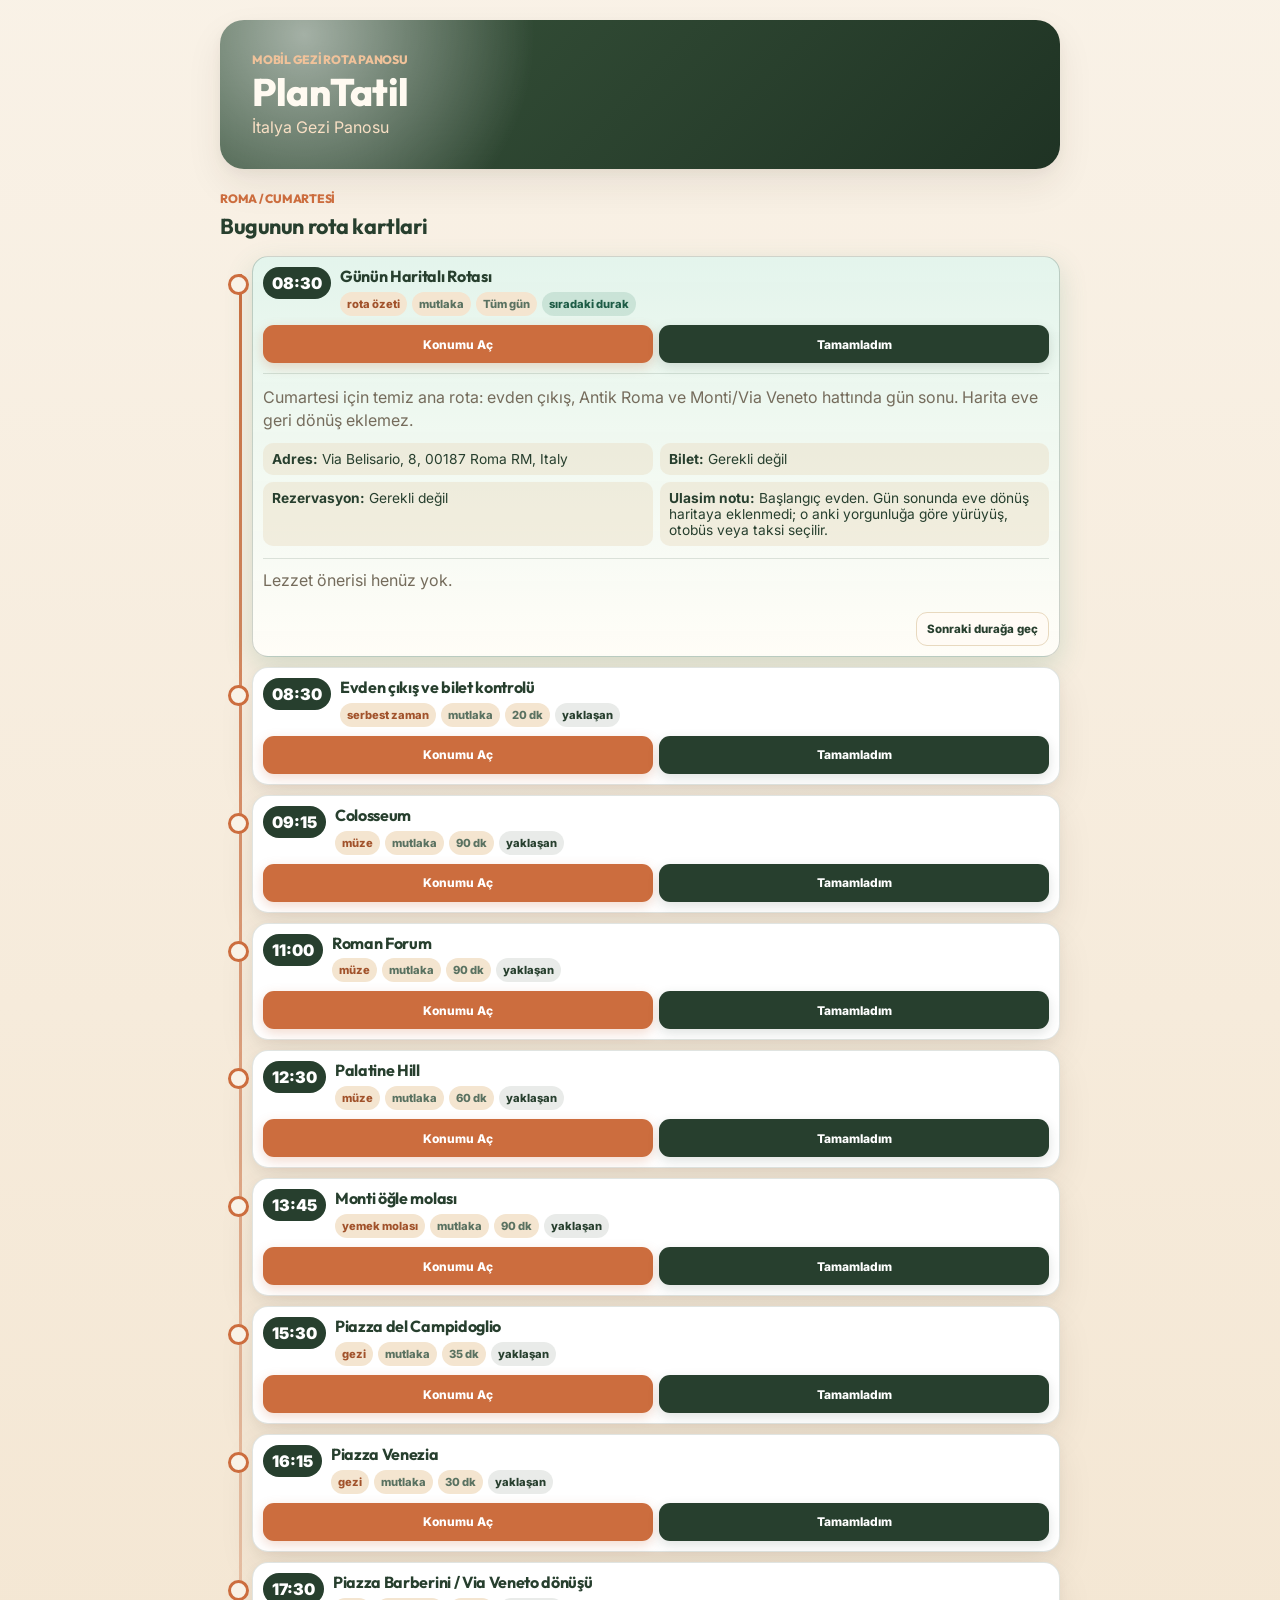
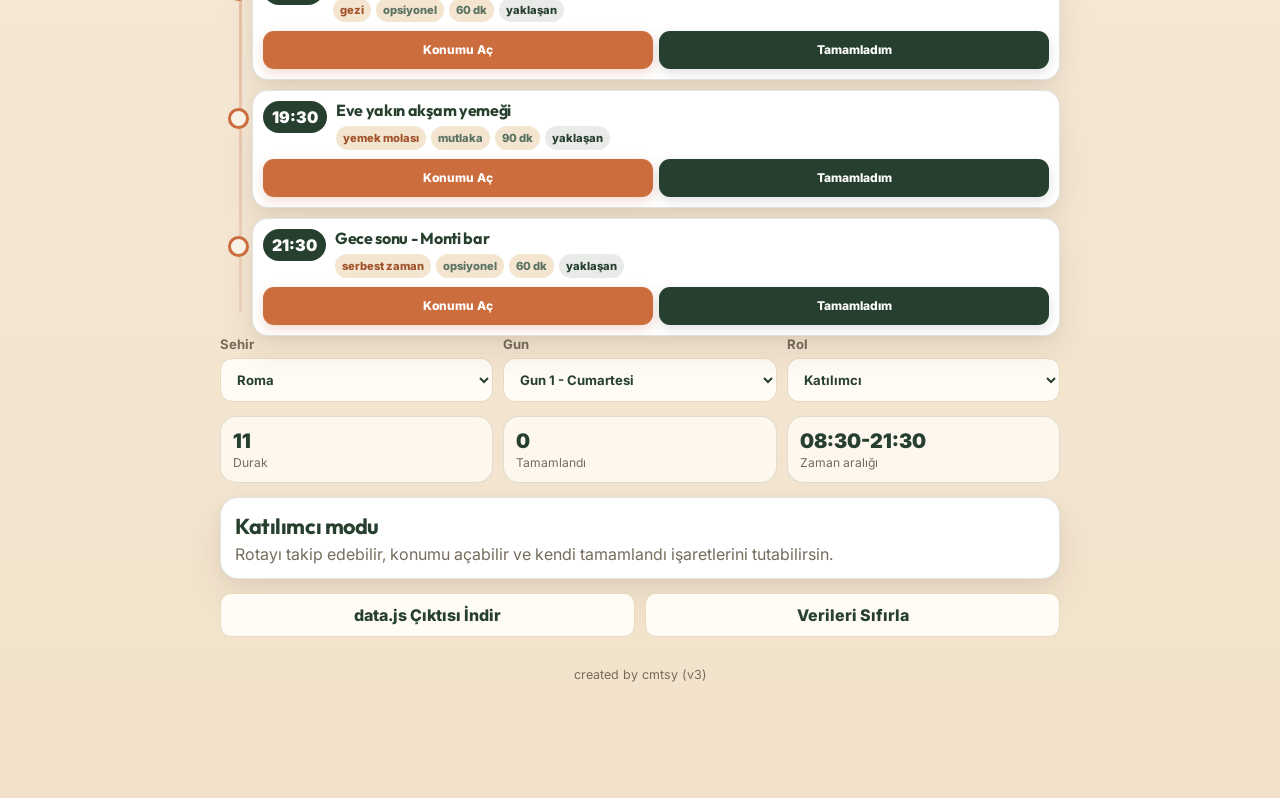
==== commit f391e27a: "feat: add automatic localstorage data migration on data.js version change and bump app cache to v3" ====
--- a/index.html
+++ b/index.html
@@ -11,9 +11,9 @@
     <link rel="preconnect" href="https://fonts.googleapis.com">
     <link rel="preconnect" href="https://fonts.gstatic.com" crossorigin>
     <link href="https://fonts.googleapis.com/css2?family=Inter:wght@400;500;600&family=Outfit:wght@600;700;800&display=swap" rel="stylesheet">
-    <link rel="manifest" href="manifest.json?v=2">
+    <link rel="manifest" href="manifest.json?v=3">
     <meta name="theme-color" content="#263d2b">
-    <link rel="stylesheet" href="styles.css?v=2">
+    <link rel="stylesheet" href="styles.css?v=3">
   </head>
   <body>
     <div class="app-shell">
@@ -90,7 +90,7 @@
             + Yeni Durak
           </button>
         </section>
-        <footer class="site-credit">created by cmtsy (v2)</footer>
+        <footer class="site-credit">created by cmtsy (v3)</footer>
       </main>
     </div>
 
@@ -198,7 +198,7 @@
       </form>
     </dialog>
 
-    <script src="data.js?v=2"></script>
-    <script src="app.js?v=2"></script>
+    <script src="data.js?v=3"></script>
+    <script src="app.js?v=3"></script>
   </body>
 </html>
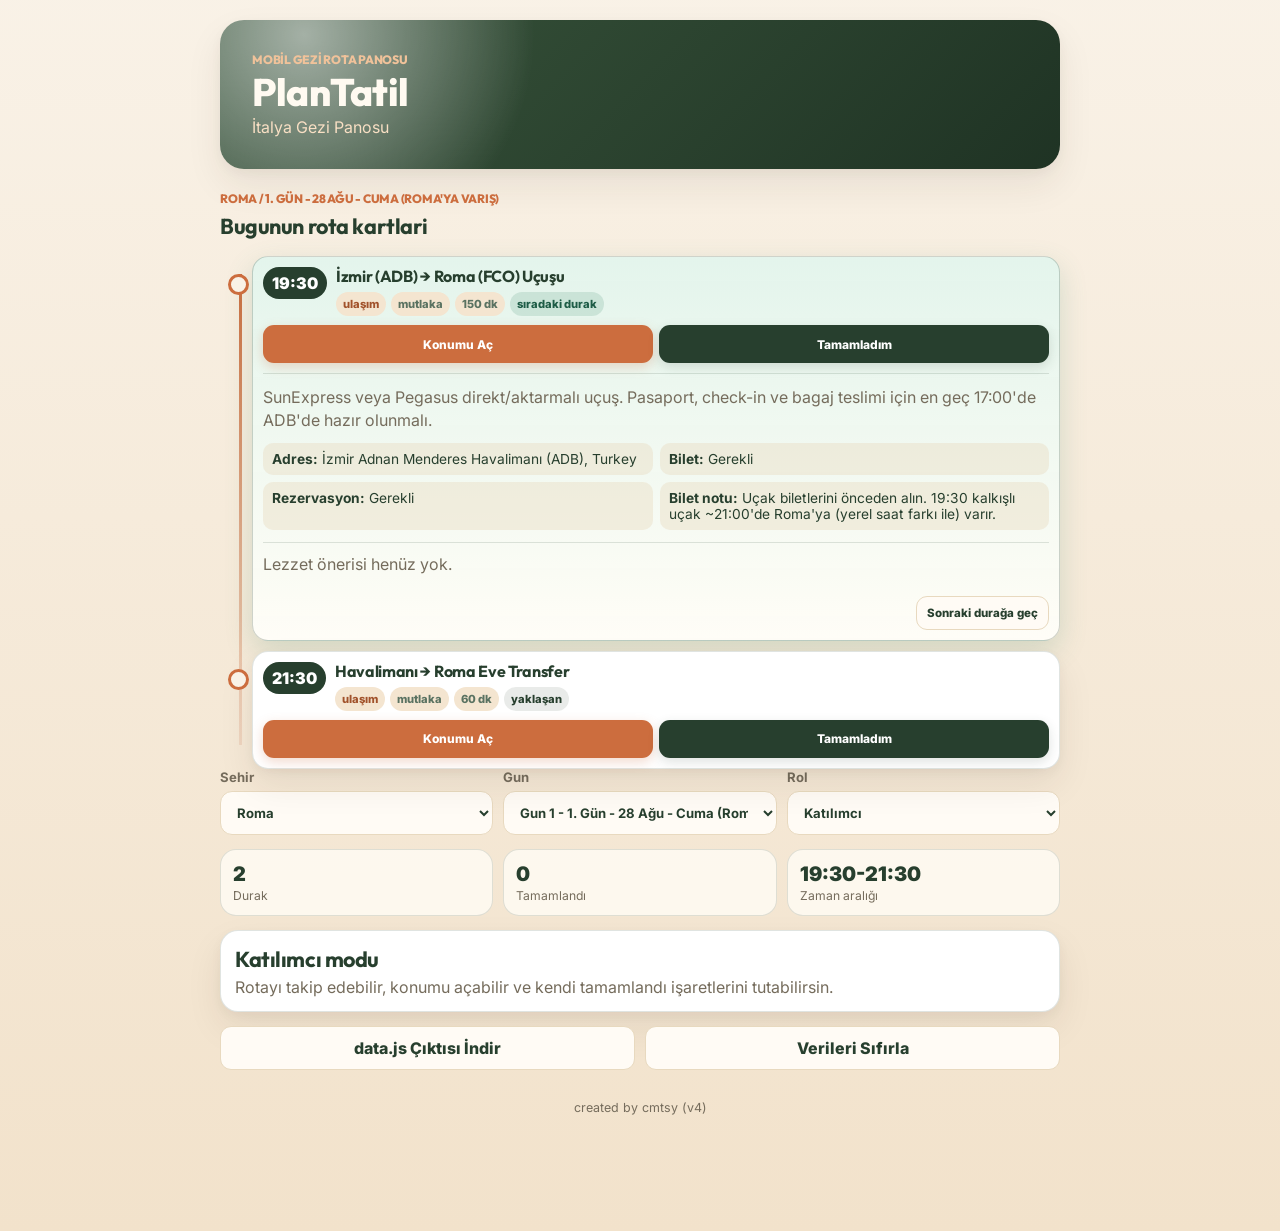
==== commit 7bfede41: "feat: standardize days, add Day 1 flight, bump cache and data version to v4" ====
--- a/index.html
+++ b/index.html
@@ -11,9 +11,9 @@
     <link rel="preconnect" href="https://fonts.googleapis.com">
     <link rel="preconnect" href="https://fonts.gstatic.com" crossorigin>
     <link href="https://fonts.googleapis.com/css2?family=Inter:wght@400;500;600&family=Outfit:wght@600;700;800&display=swap" rel="stylesheet">
-    <link rel="manifest" href="manifest.json?v=3">
+    <link rel="manifest" href="manifest.json?v=4">
     <meta name="theme-color" content="#263d2b">
-    <link rel="stylesheet" href="styles.css?v=3">
+    <link rel="stylesheet" href="styles.css?v=4">
   </head>
   <body>
     <div class="app-shell">
@@ -90,7 +90,7 @@
             + Yeni Durak
           </button>
         </section>
-        <footer class="site-credit">created by cmtsy (v3)</footer>
+        <footer class="site-credit">created by cmtsy (v4)</footer>
       </main>
     </div>
 
@@ -198,7 +198,7 @@
       </form>
     </dialog>
 
-    <script src="data.js?v=3"></script>
-    <script src="app.js?v=3"></script>
+    <script src="data.js?v=4"></script>
+    <script src="app.js?v=4"></script>
   </body>
 </html>
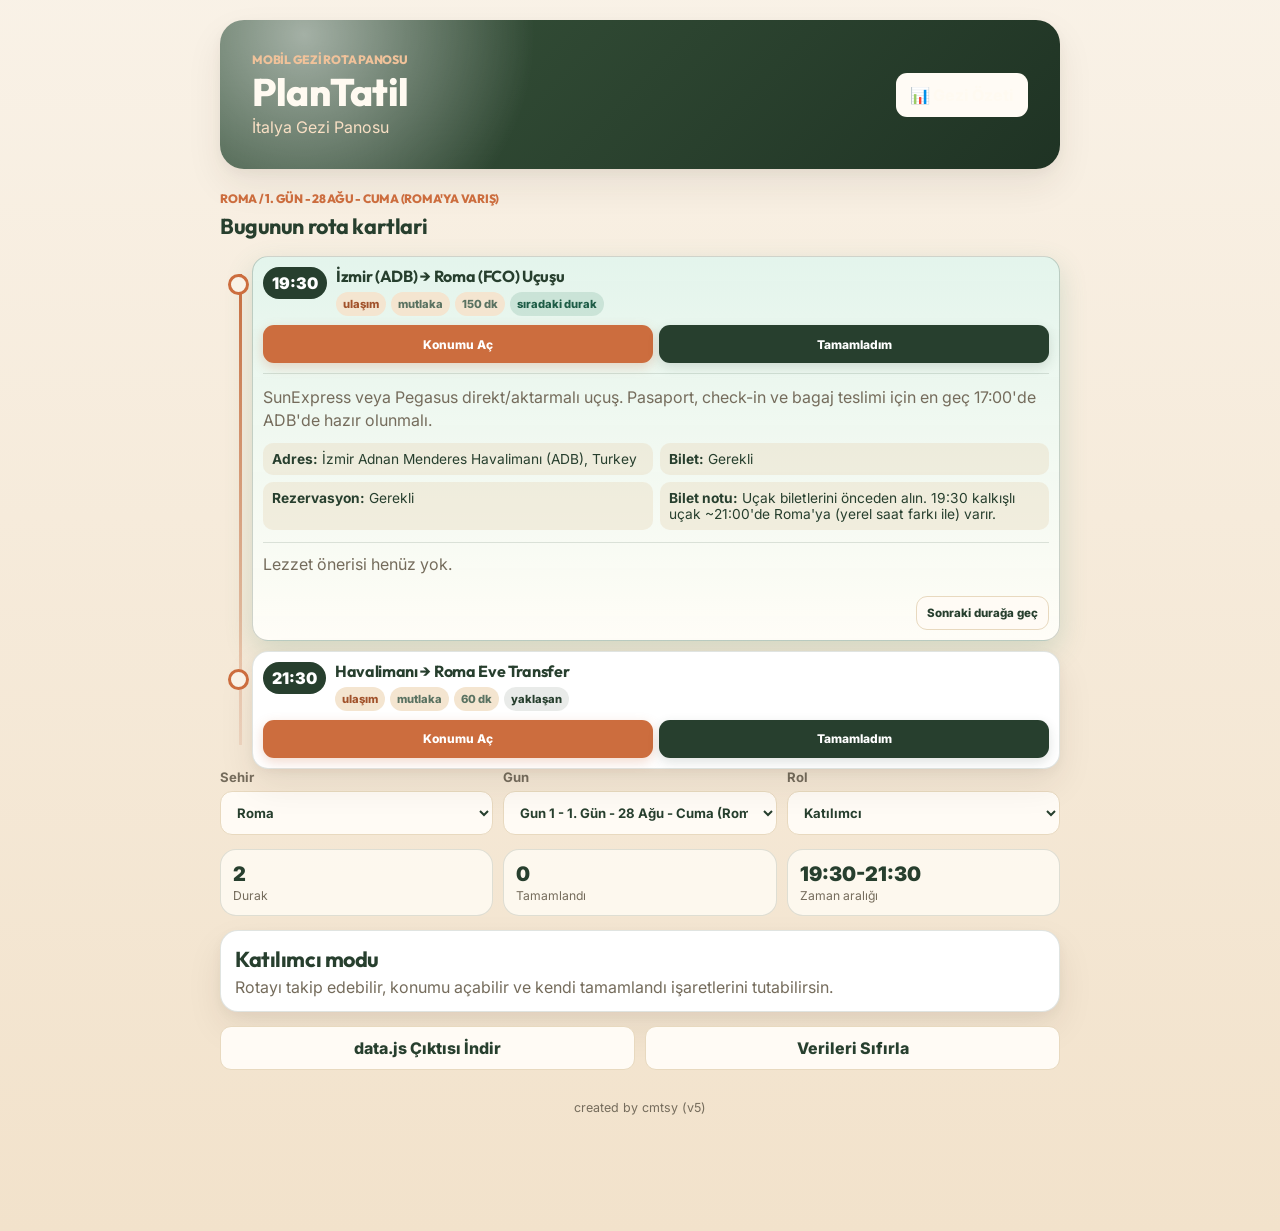
==== commit 19cfbed0: "feat: add dynamic trip summary dashboard page (ozet.html) and bump cache to v5" ====
--- a/index.html
+++ b/index.html
@@ -11,9 +11,9 @@
     <link rel="preconnect" href="https://fonts.googleapis.com">
     <link rel="preconnect" href="https://fonts.gstatic.com" crossorigin>
     <link href="https://fonts.googleapis.com/css2?family=Inter:wght@400;500;600&family=Outfit:wght@600;700;800&display=swap" rel="stylesheet">
-    <link rel="manifest" href="manifest.json?v=4">
+    <link rel="manifest" href="manifest.json?v=5">
     <meta name="theme-color" content="#263d2b">
-    <link rel="stylesheet" href="styles.css?v=4">
+    <link rel="stylesheet" href="styles.css?v=5">
   </head>
   <body>
     <div class="app-shell">
@@ -24,6 +24,9 @@
             <h1>PlanTatil</h1>
             <p class="subtitle">İtalya Gezi Panosu</p>
           </div>
+          <a href="ozet.html" class="ghost-button" style="color: #fffaf1; border-color: rgba(255, 250, 241, 0.35); text-decoration: none; align-self: center; display: inline-flex; align-items: center; gap: 6px;">
+            📊 Gezi Özeti
+          </a>
         </div>
       </header>
 
@@ -90,7 +93,7 @@
             + Yeni Durak
           </button>
         </section>
-        <footer class="site-credit">created by cmtsy (v4)</footer>
+        <footer class="site-credit">created by cmtsy (v5)</footer>
       </main>
     </div>
 
@@ -198,7 +201,7 @@
       </form>
     </dialog>
 
-    <script src="data.js?v=4"></script>
-    <script src="app.js?v=4"></script>
+    <script src="data.js?v=5"></script>
+    <script src="app.js?v=5"></script>
   </body>
 </html>
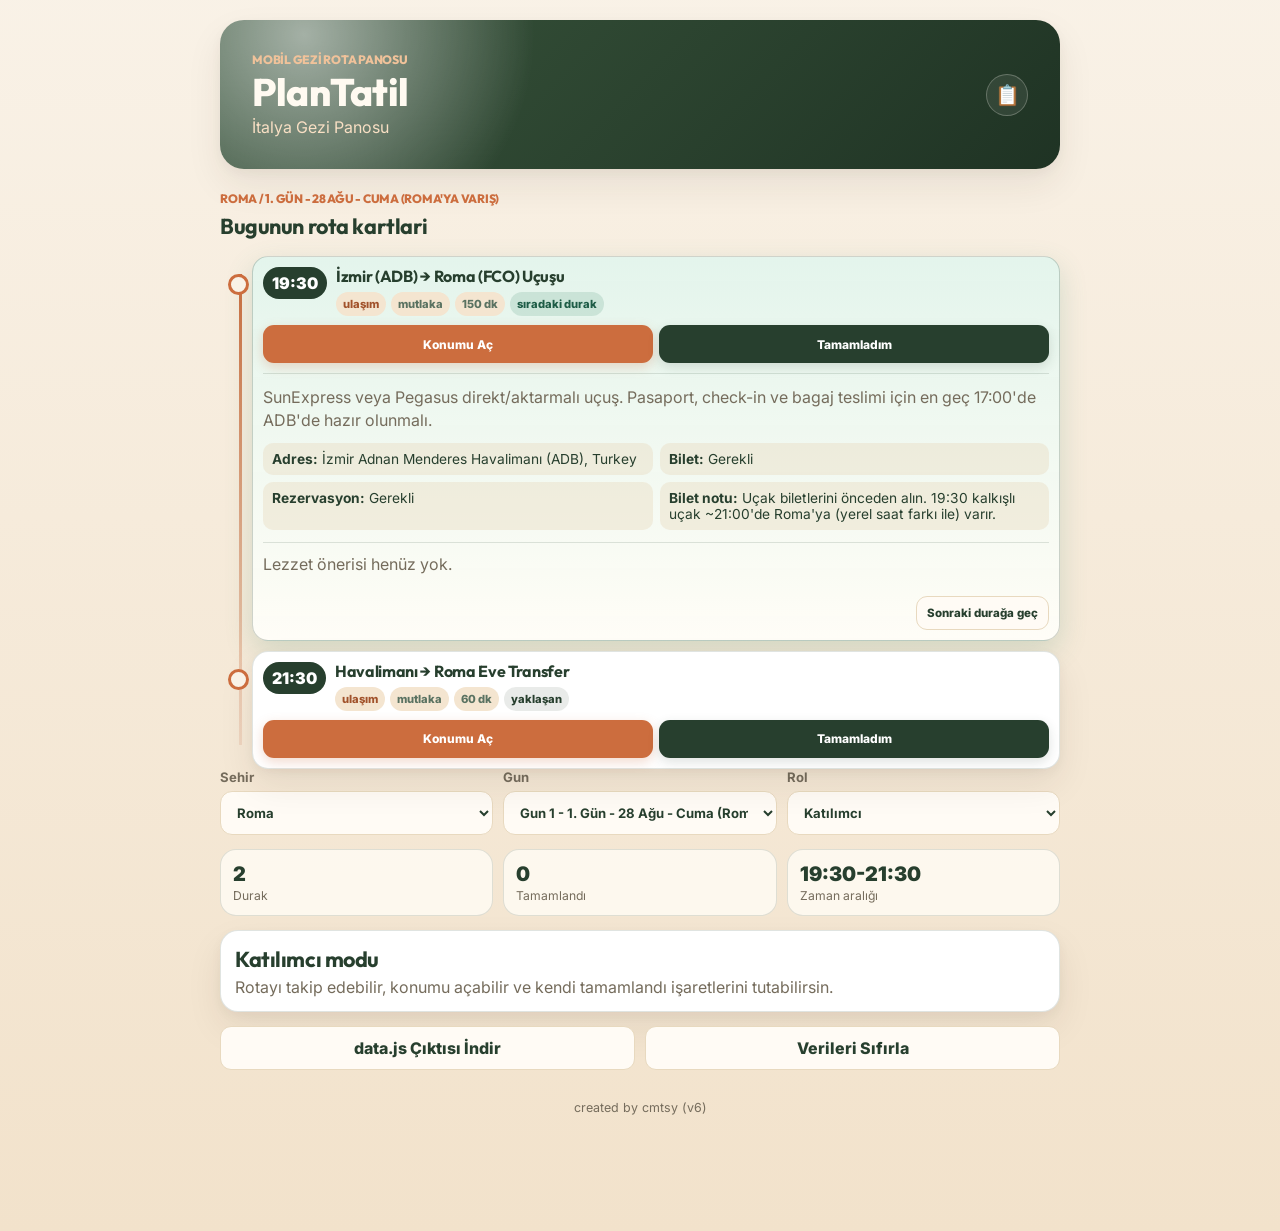
==== commit 96042344: "style: refine gezi özeti and home buttons, convert to round icon-only buttons" ====
--- a/index.html
+++ b/index.html
@@ -11,9 +11,9 @@
     <link rel="preconnect" href="https://fonts.googleapis.com">
     <link rel="preconnect" href="https://fonts.gstatic.com" crossorigin>
     <link href="https://fonts.googleapis.com/css2?family=Inter:wght@400;500;600&family=Outfit:wght@600;700;800&display=swap" rel="stylesheet">
-    <link rel="manifest" href="manifest.json?v=5">
+    <link rel="manifest" href="manifest.json?v=6">
     <meta name="theme-color" content="#263d2b">
-    <link rel="stylesheet" href="styles.css?v=5">
+    <link rel="stylesheet" href="styles.css?v=6">
   </head>
   <body>
     <div class="app-shell">
@@ -24,8 +24,8 @@
             <h1>PlanTatil</h1>
             <p class="subtitle">İtalya Gezi Panosu</p>
           </div>
-          <a href="ozet.html" class="ghost-button" style="color: #fffaf1; border-color: rgba(255, 250, 241, 0.35); text-decoration: none; align-self: center; display: inline-flex; align-items: center; gap: 6px;">
-            📊 Gezi Özeti
+          <a href="ozet.html" class="icon-button" style="color: #fffaf1; border: 1px solid rgba(255, 250, 241, 0.25); border-radius: 50%; width: 42px; height: 42px; display: flex; align-items: center; justify-content: center; text-decoration: none; font-size: 1.25rem; background: rgba(255, 255, 255, 0.08); transition: var(--transition); align-self: center;" title="Gezi Özeti" onmouseover="this.style.background='rgba(255, 255, 255, 0.18)'" onmouseout="this.style.background='rgba(255, 255, 255, 0.08)'">
+            📋
           </a>
         </div>
       </header>
@@ -93,7 +93,7 @@
             + Yeni Durak
           </button>
         </section>
-        <footer class="site-credit">created by cmtsy (v5)</footer>
+        <footer class="site-credit">created by cmtsy (v6)</footer>
       </main>
     </div>
 
@@ -201,7 +201,7 @@
       </form>
     </dialog>
 
-    <script src="data.js?v=5"></script>
-    <script src="app.js?v=5"></script>
+    <script src="data.js?v=6"></script>
+    <script src="app.js?v=6"></script>
   </body>
 </html>
